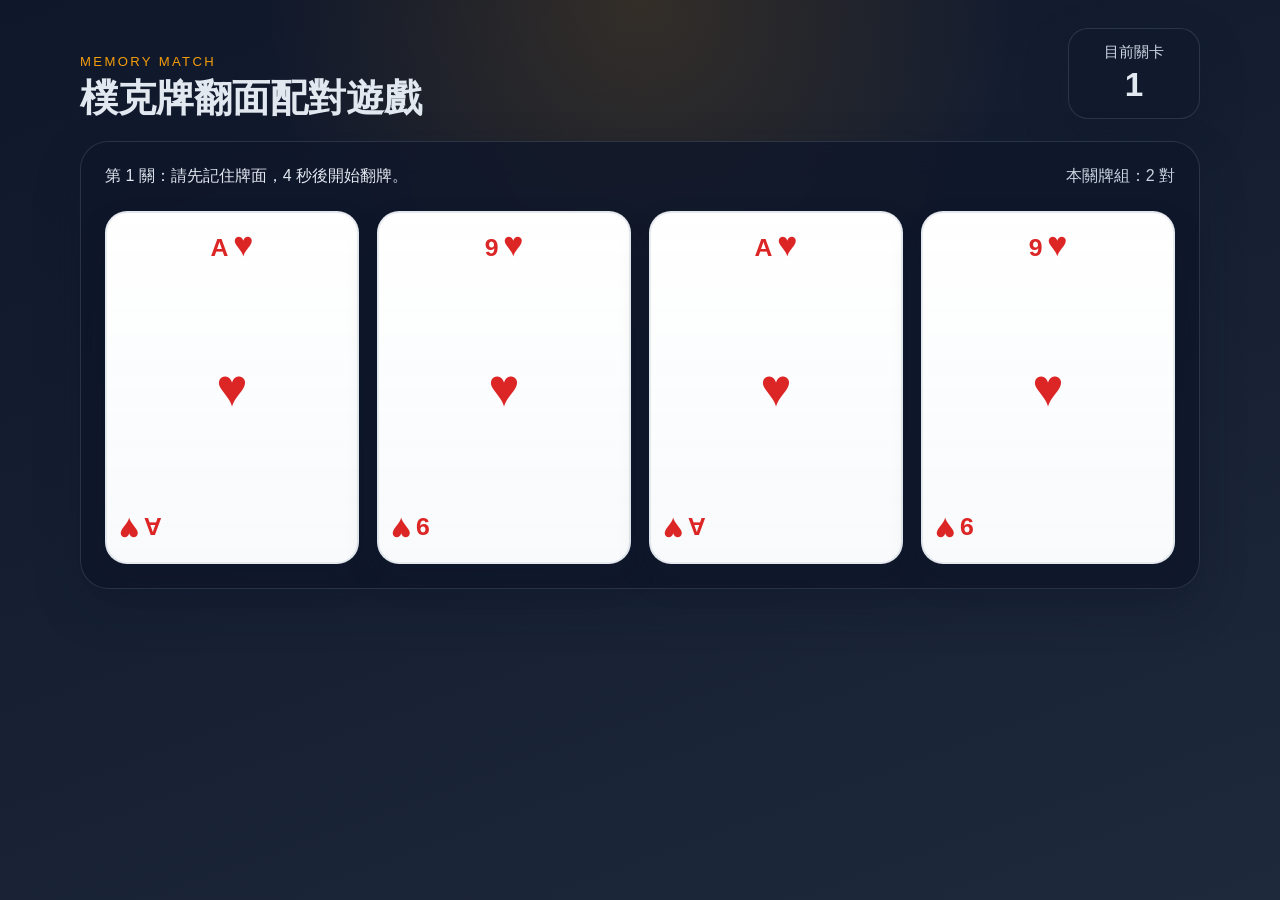
==== index.html @ eaede90b "Add files via upload" ====
<!doctype html>
<html lang="zh-Hant">
  <head>
    <meta charset="utf-8">
    <meta name="viewport" content="width=device-width, initial-scale=1">
    <title>樸克牌翻面配對遊戲</title>
    <link rel="stylesheet" href="styles.css">
  </head>
  <body>
    <main class="app-shell">
      <header class="topbar">
        <div>
          <p class="eyebrow">Memory Match</p>
          <h1>樸克牌翻面配對遊戲</h1>
        </div>
        <div class="level-badge" aria-label="目前關卡">
          <span>目前關卡</span>
          <strong id="level-number">1</strong>
        </div>
      </header>

      <section class="game-panel" aria-labelledby="status-text">
        <div class="hud">
          <p id="status-text" class="status-text" role="status" aria-live="polite">遊戲準備中...</p>
          <p class="pair-text">本關牌組：<span id="pair-count">2</span> 對</p>
        </div>

        <div id="board" class="board" aria-label="樸克牌配對區"></div>
      </section>
    </main>

    <div id="overlay" class="overlay hidden" aria-hidden="true">
      <section class="dialog" aria-modal="true" aria-labelledby="dialog-title">
        <h2 id="dialog-title">本關完成</h2>
        <p id="dialog-message">請選擇下一步。</p>
        <div class="dialog-actions">
          <button id="continue-btn" type="button">繼續遊戲</button>
          <button id="next-level-btn" class="primary" type="button">增加難度</button>
          <button id="end-btn" class="ghost" type="button">結束遊戲</button>
          <button id="restart-btn" class="hidden" type="button">重新開始</button>
        </div>
      </section>
    </div>

    <script src="script.js"></script>
  </body>
</html>
---- styles.css ----
:root {
  --bg-start: #0f172a;
  --bg-end: #1e293b;
  --panel: rgba(15, 23, 42, 0.78);
  --panel-border: rgba(148, 163, 184, 0.2);
  --text-main: #e2e8f0;
  --text-muted: #cbd5e1;
  --accent: #f59e0b;
  --accent-strong: #ea580c;
  --card-back-start: #2563eb;
  --card-back-end: #1d4ed8;
  --card-front: #fffdf8;
  --shadow: 0 18px 45px rgba(15, 23, 42, 0.32);
  --danger: #dc2626;
  --success: #22c55e;
}

* {
  box-sizing: border-box;
}

body {
  margin: 0;
  min-height: 100vh;
  font-family: "Segoe UI", "Noto Sans TC", sans-serif;
  color: var(--text-main);
  background:
    radial-gradient(circle at top, rgba(245, 158, 11, 0.15), transparent 34%),
    linear-gradient(160deg, var(--bg-start), var(--bg-end));
}

button {
  font: inherit;
}

.app-shell {
  width: min(1120px, calc(100% - 32px));
  margin: 0 auto;
  padding: 28px 0 40px;
}

.topbar {
  display: flex;
  align-items: end;
  justify-content: space-between;
  gap: 20px;
  margin-bottom: 22px;
}

.eyebrow {
  margin: 0 0 8px;
  color: var(--accent);
  font-size: 0.82rem;
  letter-spacing: 0.18em;
  text-transform: uppercase;
}

h1 {
  margin: 0;
  font-size: clamp(1.9rem, 3vw, 3rem);
  line-height: 1.1;
}

.level-badge {
  min-width: 132px;
  padding: 14px 18px;
  border: 1px solid var(--panel-border);
  border-radius: 20px;
  background: rgba(15, 23, 42, 0.55);
  box-shadow: var(--shadow);
  text-align: center;
}

.level-badge span {
  display: block;
  color: var(--text-muted);
  font-size: 0.92rem;
}

.level-badge strong {
  display: block;
  margin-top: 4px;
  font-size: clamp(1.6rem, 2.6vw, 2.2rem);
}

.game-panel {
  padding: 24px;
  border: 1px solid var(--panel-border);
  border-radius: 28px;
  background: var(--panel);
  box-shadow: var(--shadow);
  backdrop-filter: blur(16px);
}

.hud {
  display: flex;
  justify-content: space-between;
  align-items: center;
  gap: 16px;
  flex-wrap: wrap;
  margin-bottom: 24px;
}

.status-text,
.pair-text {
  margin: 0;
}

.status-text {
  font-size: 1rem;
  color: var(--text-main);
}

.pair-text {
  color: var(--text-muted);
}

.board {
  display: grid;
  grid-template-columns: repeat(auto-fit, minmax(clamp(84px, 18vw, 140px), 1fr));
  gap: clamp(12px, 2vw, 18px);
}

.card {
  position: relative;
  padding: 0;
  border: 0;
  background: transparent;
  aspect-ratio: 0.72 / 1;
  cursor: pointer;
  transition: transform 0.24s ease, opacity 0.24s ease;
  touch-action: manipulation;
}

.card:hover {
  transform: translateY(-4px);
}

.card:focus-visible {
  outline: 3px solid rgba(245, 158, 11, 0.9);
  outline-offset: 3px;
}

.card.locked {
  cursor: default;
}

.card.matched {
  opacity: 0;
  transform: scale(0.72);
  pointer-events: none;
}

.card-inner {
  position: absolute;
  inset: 0;
  transform-style: preserve-3d;
  transition: transform 0.56s ease;
}

.card.face-up .card-inner {
  transform: rotateY(180deg);
}

.card-face {
  position: absolute;
  inset: 0;
  display: flex;
  flex-direction: column;
  justify-content: space-between;
  border-radius: 22px;
  backface-visibility: hidden;
  overflow: hidden;
  box-shadow: 0 16px 28px rgba(15, 23, 42, 0.25);
}

.card-front {
  padding: 14px 12px;
  transform: rotateY(180deg);
  border: 2px solid rgba(148, 163, 184, 0.22);
  background:
    linear-gradient(180deg, rgba(255, 255, 255, 0.95), rgba(248, 250, 252, 1)),
    var(--card-front);
  color: #0f172a;
}

.card-front.red {
  color: var(--danger);
}

.card-back {
  align-items: center;
  justify-content: center;
  border: 2px solid rgba(255, 255, 255, 0.16);
  background:
    radial-gradient(circle at top left, rgba(255, 255, 255, 0.22), transparent 32%),
    repeating-linear-gradient(
      45deg,
      rgba(255, 255, 255, 0.14),
      rgba(255, 255, 255, 0.14) 10px,
      rgba(255, 255, 255, 0.04) 10px,
      rgba(255, 255, 255, 0.04) 20px
    ),
    linear-gradient(140deg, var(--card-back-start), var(--card-back-end));
  color: white;
}

.card-rank {
  font-size: clamp(1.15rem, 3vw, 1.55rem);
  font-weight: 700;
  line-height: 1;
}

.card-suit {
  font-size: clamp(1.7rem, 4vw, 2.15rem);
  line-height: 1;
}

.card-center {
  align-self: center;
  font-size: clamp(2.4rem, 7vw, 3.3rem);
}

.card-back-mark {
  font-size: clamp(2.4rem, 7vw, 3.3rem);
  opacity: 0.95;
}

.card-corner.bottom {
  transform: rotate(180deg);
  text-align: right;
}

.overlay {
  position: fixed;
  inset: 0;
  display: grid;
  place-items: center;
  padding: 20px;
  background: rgba(15, 23, 42, 0.62);
  backdrop-filter: blur(8px);
}

.overlay.hidden,
.hidden {
  display: none;
}

.dialog {
  width: min(480px, 100%);
  padding: 28px;
  border: 1px solid rgba(255, 255, 255, 0.14);
  border-radius: 28px;
  background: rgba(15, 23, 42, 0.96);
  box-shadow: var(--shadow);
}

.dialog h2 {
  margin: 0 0 10px;
  font-size: 1.8rem;
}

.dialog p {
  margin: 0 0 24px;
  color: var(--text-muted);
  line-height: 1.6;
}

.dialog-actions {
  display: grid;
  gap: 12px;
  grid-template-columns: repeat(auto-fit, minmax(140px, 1fr));
}

.dialog-actions button {
  min-height: 48px;
  padding: 0 16px;
  border: 0;
  border-radius: 14px;
  background: rgba(255, 255, 255, 0.08);
  color: var(--text-main);
  cursor: pointer;
  transition: transform 0.18s ease, background 0.18s ease;
}

.dialog-actions button:hover {
  transform: translateY(-1px);
  background: rgba(255, 255, 255, 0.14);
}

.dialog-actions .primary {
  background: linear-gradient(135deg, var(--accent), var(--accent-strong));
  color: #111827;
  font-weight: 700;
}

.dialog-actions .ghost {
  border: 1px solid rgba(255, 255, 255, 0.12);
  background: transparent;
}

@media (max-width: 768px) {
  .app-shell {
    width: min(100% - 20px, 100%);
    padding-top: 20px;
  }

  .topbar {
    align-items: stretch;
    flex-direction: column;
  }

  .level-badge {
    width: 100%;
  }

  .game-panel {
    padding: 18px;
    border-radius: 22px;
  }
}

@media (max-width: 480px) {
  .board {
    grid-template-columns: repeat(2, minmax(0, 1fr));
  }

  .dialog {
    padding: 22px;
  }

  .dialog-actions {
    grid-template-columns: 1fr;
  }
}
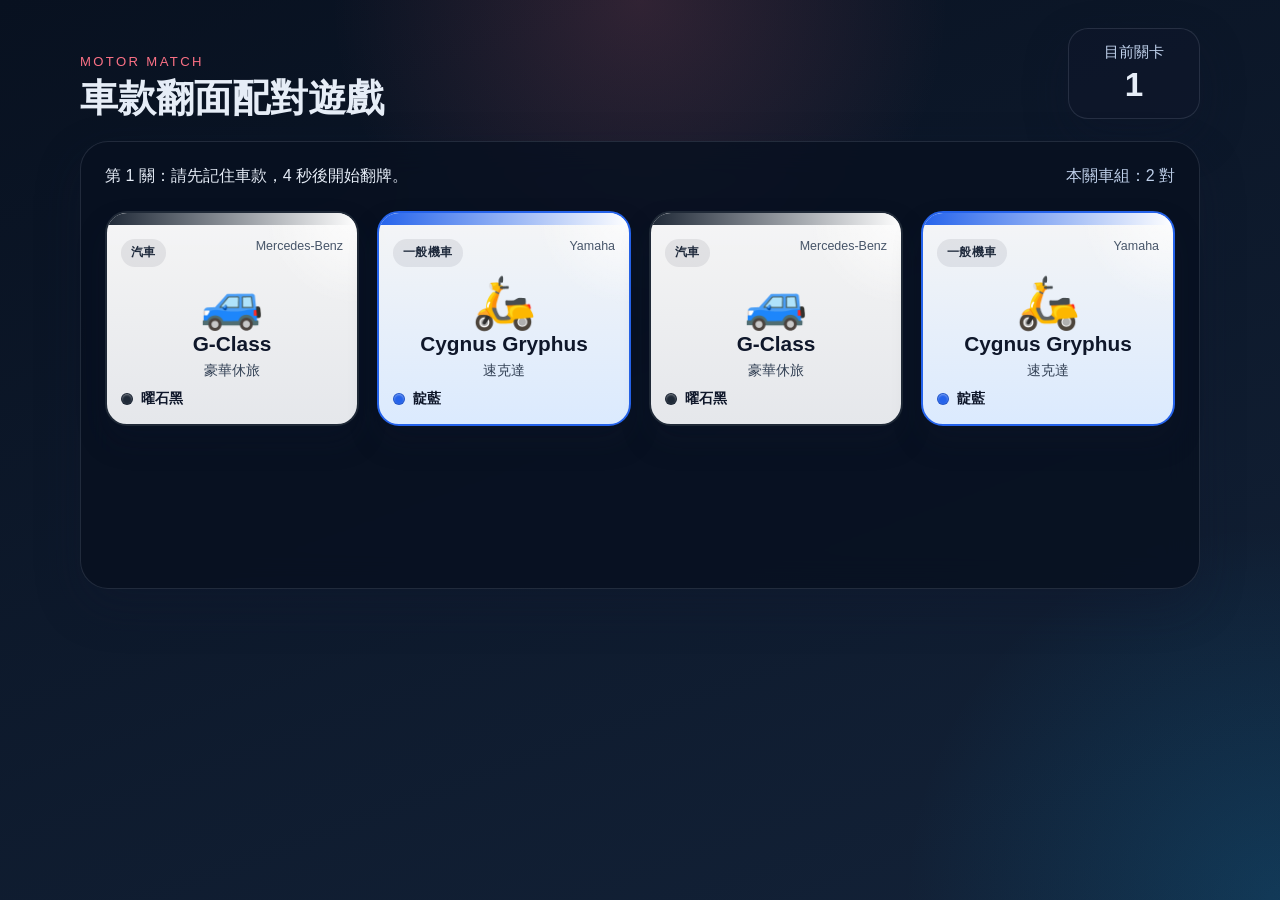
==== commit c93ad8f1: "Add motor-themed matching game and jump levels" ====
--- a/index.html
+++ b/index.html
@@ -3,15 +3,15 @@
   <head>
     <meta charset="utf-8">
     <meta name="viewport" content="width=device-width, initial-scale=1">
-    <title>樸克牌翻面配對遊戲</title>
+    <title>車款翻面配對遊戲</title>
     <link rel="stylesheet" href="styles.css">
   </head>
   <body>
     <main class="app-shell">
       <header class="topbar">
         <div>
-          <p class="eyebrow">Memory Match</p>
-          <h1>樸克牌翻面配對遊戲</h1>
+          <p class="eyebrow">Motor Match</p>
+          <h1>車款翻面配對遊戲</h1>
         </div>
         <div class="level-badge" aria-label="目前關卡">
           <span>目前關卡</span>
@@ -22,10 +22,10 @@
       <section class="game-panel" aria-labelledby="status-text">
         <div class="hud">
           <p id="status-text" class="status-text" role="status" aria-live="polite">遊戲準備中...</p>
-          <p class="pair-text">本關牌組：<span id="pair-count">2</span> 對</p>
+          <p class="pair-text">本關車組：<span id="pair-count">2</span> 對</p>
         </div>
 
-        <div id="board" class="board" aria-label="樸克牌配對區"></div>
+        <div id="board" class="board" aria-label="車款配對區"></div>
       </section>
     </main>
 
@@ -39,6 +39,10 @@
           <button id="end-btn" class="ghost" type="button">結束遊戲</button>
           <button id="restart-btn" class="hidden" type="button">重新開始</button>
         </div>
+        <section id="jump-panel" class="jump-panel hidden" aria-labelledby="jump-title">
+          <p id="jump-title" class="jump-title">快速跳關</p>
+          <div id="jump-buttons" class="jump-buttons"></div>
+        </section>
       </section>
     </div>
 
--- a/styles.css
+++ b/styles.css
@@ -1,15 +1,14 @@
 :root {
-  --bg-start: #0f172a;
-  --bg-end: #1e293b;
-  --panel: rgba(15, 23, 42, 0.78);
-  --panel-border: rgba(148, 163, 184, 0.2);
-  --text-main: #e2e8f0;
-  --text-muted: #cbd5e1;
-  --accent: #f59e0b;
-  --accent-strong: #ea580c;
-  --card-back-start: #2563eb;
-  --card-back-end: #1d4ed8;
-  --card-front: #fffdf8;
+  --bg-start: #081120;
+  --bg-end: #132238;
+  --panel: rgba(8, 17, 32, 0.82);
+  --panel-border: rgba(148, 163, 184, 0.18);
+  --text-main: #e6edf7;
+  --text-muted: #bfd0ea;
+  --accent: #fb7185;
+  --accent-strong: #f97316;
+  --card-back-start: #0f172a;
+  --card-back-end: #1e3a5f;
   --shadow: 0 18px 45px rgba(15, 23, 42, 0.32);
   --danger: #dc2626;
   --success: #22c55e;
@@ -22,10 +21,11 @@
 body {
   margin: 0;
   min-height: 100vh;
-  font-family: "Segoe UI", "Noto Sans TC", sans-serif;
+  font-family: "Trebuchet MS", "Noto Sans TC", sans-serif;
   color: var(--text-main);
   background:
-    radial-gradient(circle at top, rgba(245, 158, 11, 0.15), transparent 34%),
+    radial-gradient(circle at top, rgba(251, 113, 133, 0.16), transparent 28%),
+    radial-gradient(circle at bottom right, rgba(14, 165, 233, 0.18), transparent 24%),
     linear-gradient(160deg, var(--bg-start), var(--bg-end));
 }
 
@@ -134,6 +134,10 @@
 
 .card:hover {
   transform: translateY(-4px);
+}
+
+.card:disabled {
+  cursor: default;
 }
 
 .card:focus-visible {
@@ -175,17 +179,14 @@
 }
 
 .card-front {
-  padding: 14px 12px;
+  position: relative;
+  padding: 14px 14px 16px;
   transform: rotateY(180deg);
-  border: 2px solid rgba(148, 163, 184, 0.22);
+  border: 2px solid var(--vehicle-accent, rgba(148, 163, 184, 0.4));
   background:
-    linear-gradient(180deg, rgba(255, 255, 255, 0.95), rgba(248, 250, 252, 1)),
-    var(--card-front);
+    radial-gradient(circle at top right, rgba(255, 255, 255, 0.78), transparent 28%),
+    linear-gradient(180deg, rgba(255, 255, 255, 0.96), var(--vehicle-tint, #eff6ff));
   color: #0f172a;
-}
-
-.card-front.red {
-  color: var(--danger);
 }
 
 .card-back {
@@ -193,7 +194,8 @@
   justify-content: center;
   border: 2px solid rgba(255, 255, 255, 0.16);
   background:
-    radial-gradient(circle at top left, rgba(255, 255, 255, 0.22), transparent 32%),
+    radial-gradient(circle at top left, rgba(255, 255, 255, 0.2), transparent 32%),
+    linear-gradient(90deg, transparent 0 46%, rgba(251, 191, 36, 0.2) 46% 54%, transparent 54% 100%),
     repeating-linear-gradient(
       45deg,
       rgba(255, 255, 255, 0.14),
@@ -205,30 +207,91 @@
   color: white;
 }
 
-.card-rank {
-  font-size: clamp(1.15rem, 3vw, 1.55rem);
-  font-weight: 700;
-  line-height: 1;
-}
-
-.card-suit {
-  font-size: clamp(1.7rem, 4vw, 2.15rem);
-  line-height: 1;
-}
-
-.card-center {
-  align-self: center;
-  font-size: clamp(2.4rem, 7vw, 3.3rem);
-}
-
 .card-back-mark {
   font-size: clamp(2.4rem, 7vw, 3.3rem);
   opacity: 0.95;
 }
 
-.card-corner.bottom {
-  transform: rotate(180deg);
+.card-back-text {
+  margin-top: 10px;
+  font-size: 0.88rem;
+  letter-spacing: 0.18em;
+  text-transform: uppercase;
+}
+
+.vehicle-band {
+  position: absolute;
+  top: 0;
+  left: 0;
+  right: 0;
+  height: 12px;
+  background: linear-gradient(90deg, var(--vehicle-accent, #38bdf8), rgba(255, 255, 255, 0.92));
+}
+
+.vehicle-top {
+  display: flex;
+  justify-content: space-between;
+  gap: 10px;
+  align-items: start;
+  margin-top: 12px;
+}
+
+.vehicle-tag {
+  display: inline-flex;
+  align-items: center;
+  min-height: 28px;
+  padding: 0 10px;
+  border-radius: 999px;
+  background: rgba(15, 23, 42, 0.08);
+  color: #1e293b;
+  font-size: 0.74rem;
+  font-weight: 700;
+  letter-spacing: 0.04em;
+}
+
+.vehicle-brand {
+  font-size: 0.78rem;
+  color: #475569;
   text-align: right;
+}
+
+.vehicle-emoji {
+  margin: 10px 0 4px;
+  align-self: center;
+  font-size: clamp(2.3rem, 7vw, 3.2rem);
+  line-height: 1;
+}
+
+.vehicle-model {
+  font-size: clamp(1rem, 3.2vw, 1.3rem);
+  font-weight: 800;
+  line-height: 1.15;
+}
+
+.vehicle-meta {
+  margin-top: 6px;
+  font-size: 0.86rem;
+  color: #334155;
+}
+
+.vehicle-color {
+  display: flex;
+  align-items: center;
+  gap: 8px;
+  margin-top: auto;
+  padding-top: 10px;
+  color: #0f172a;
+  font-size: 0.85rem;
+  font-weight: 600;
+}
+
+.vehicle-color-dot {
+  width: 12px;
+  height: 12px;
+  border-radius: 999px;
+  border: 1px solid rgba(15, 23, 42, 0.16);
+  background: var(--vehicle-accent, #38bdf8);
+  box-shadow: inset 0 1px 2px rgba(255, 255, 255, 0.4);
 }
 
 .overlay {
@@ -299,6 +362,35 @@
   background: transparent;
 }
 
+.jump-panel {
+  margin-top: 22px;
+  padding-top: 18px;
+  border-top: 1px solid rgba(255, 255, 255, 0.1);
+}
+
+.jump-title {
+  margin: 0 0 12px;
+  color: var(--text-main);
+  font-size: 0.95rem;
+  font-weight: 700;
+}
+
+.jump-buttons {
+  display: grid;
+  gap: 10px;
+  grid-template-columns: repeat(auto-fit, minmax(110px, 1fr));
+}
+
+.jump-buttons button {
+  min-height: 44px;
+  padding: 0 14px;
+  border: 1px solid rgba(56, 189, 248, 0.22);
+  border-radius: 12px;
+  background: rgba(56, 189, 248, 0.1);
+  color: var(--text-main);
+  cursor: pointer;
+}
+
 @media (max-width: 768px) {
   .app-shell {
     width: min(100% - 20px, 100%);
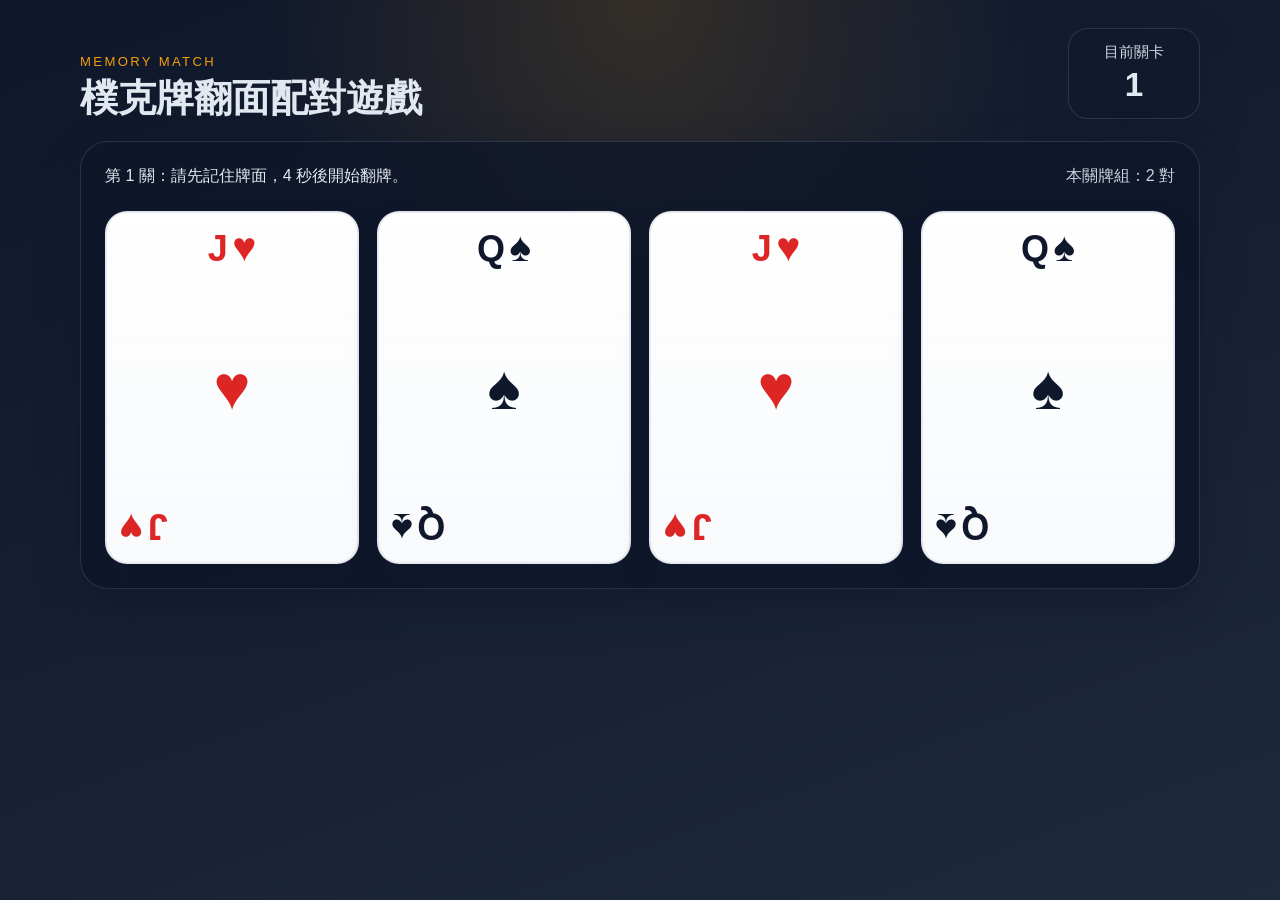
==== commit 40318472: "Enhance poker match gameplay and add changelog" ====
--- a/index.html
+++ b/index.html
@@ -3,15 +3,15 @@
   <head>
     <meta charset="utf-8">
     <meta name="viewport" content="width=device-width, initial-scale=1">
-    <title>車款翻面配對遊戲</title>
+    <title>樸克牌翻面配對遊戲</title>
     <link rel="stylesheet" href="styles.css">
   </head>
   <body>
     <main class="app-shell">
       <header class="topbar">
         <div>
-          <p class="eyebrow">Motor Match</p>
-          <h1>車款翻面配對遊戲</h1>
+          <p class="eyebrow">Memory Match</p>
+          <h1>樸克牌翻面配對遊戲</h1>
         </div>
         <div class="level-badge" aria-label="目前關卡">
           <span>目前關卡</span>
@@ -22,10 +22,12 @@
       <section class="game-panel" aria-labelledby="status-text">
         <div class="hud">
           <p id="status-text" class="status-text" role="status" aria-live="polite">遊戲準備中...</p>
-          <p class="pair-text">本關車組：<span id="pair-count">2</span> 對</p>
+          <p class="pair-text">本關牌組：<span id="pair-count">2</span> 對</p>
         </div>
 
-        <div id="board" class="board" aria-label="車款配對區"></div>
+        <div id="board-stage" class="board-stage">
+          <div id="board" class="board" aria-label="樸克牌配對區"></div>
+        </div>
       </section>
     </main>
 
--- a/styles.css
+++ b/styles.css
@@ -1,14 +1,15 @@
 :root {
-  --bg-start: #081120;
-  --bg-end: #132238;
-  --panel: rgba(8, 17, 32, 0.82);
-  --panel-border: rgba(148, 163, 184, 0.18);
-  --text-main: #e6edf7;
-  --text-muted: #bfd0ea;
-  --accent: #fb7185;
-  --accent-strong: #f97316;
-  --card-back-start: #0f172a;
-  --card-back-end: #1e3a5f;
+  --bg-start: #0f172a;
+  --bg-end: #1e293b;
+  --panel: rgba(15, 23, 42, 0.78);
+  --panel-border: rgba(148, 163, 184, 0.2);
+  --text-main: #e2e8f0;
+  --text-muted: #cbd5e1;
+  --accent: #f59e0b;
+  --accent-strong: #ea580c;
+  --card-back-start: #2563eb;
+  --card-back-end: #1d4ed8;
+  --card-front: #fffdf8;
   --shadow: 0 18px 45px rgba(15, 23, 42, 0.32);
   --danger: #dc2626;
   --success: #22c55e;
@@ -21,11 +22,11 @@
 body {
   margin: 0;
   min-height: 100vh;
-  font-family: "Trebuchet MS", "Noto Sans TC", sans-serif;
-  color: var(--text-main);
+  font-family: "Segoe UI", "Noto Sans TC", sans-serif;
+  color: var(--text-main);
+  overflow-x: hidden;
   background:
-    radial-gradient(circle at top, rgba(251, 113, 133, 0.16), transparent 28%),
-    radial-gradient(circle at bottom right, rgba(14, 165, 233, 0.18), transparent 24%),
+    radial-gradient(circle at top, rgba(245, 158, 11, 0.15), transparent 34%),
     linear-gradient(160deg, var(--bg-start), var(--bg-end));
 }
 
@@ -84,6 +85,8 @@
 }
 
 .game-panel {
+  display: flex;
+  flex-direction: column;
   padding: 24px;
   border: 1px solid var(--panel-border);
   border-radius: 28px;
@@ -115,10 +118,16 @@
   color: var(--text-muted);
 }
 
+.board-stage {
+  position: relative;
+  width: 100%;
+}
+
 .board {
   display: grid;
   grid-template-columns: repeat(auto-fit, minmax(clamp(84px, 18vw, 140px), 1fr));
-  gap: clamp(12px, 2vw, 18px);
+  gap: var(--board-gap, clamp(12px, 2vw, 18px));
+  transform-origin: top center;
 }
 
 .card {
@@ -134,10 +143,6 @@
 
 .card:hover {
   transform: translateY(-4px);
-}
-
-.card:disabled {
-  cursor: default;
 }
 
 .card:focus-visible {
@@ -179,14 +184,17 @@
 }
 
 .card-front {
-  position: relative;
-  padding: 14px 14px 16px;
+  padding: 14px 12px;
   transform: rotateY(180deg);
-  border: 2px solid var(--vehicle-accent, rgba(148, 163, 184, 0.4));
+  border: 2px solid rgba(148, 163, 184, 0.22);
   background:
-    radial-gradient(circle at top right, rgba(255, 255, 255, 0.78), transparent 28%),
-    linear-gradient(180deg, rgba(255, 255, 255, 0.96), var(--vehicle-tint, #eff6ff));
+    linear-gradient(180deg, rgba(255, 255, 255, 0.95), rgba(248, 250, 252, 1)),
+    var(--card-front);
   color: #0f172a;
+}
+
+.card-front.red {
+  color: var(--danger);
 }
 
 .card-back {
@@ -194,8 +202,7 @@
   justify-content: center;
   border: 2px solid rgba(255, 255, 255, 0.16);
   background:
-    radial-gradient(circle at top left, rgba(255, 255, 255, 0.2), transparent 32%),
-    linear-gradient(90deg, transparent 0 46%, rgba(251, 191, 36, 0.2) 46% 54%, transparent 54% 100%),
+    radial-gradient(circle at top left, rgba(255, 255, 255, 0.22), transparent 32%),
     repeating-linear-gradient(
       45deg,
       rgba(255, 255, 255, 0.14),
@@ -207,91 +214,30 @@
   color: white;
 }
 
+.card-rank {
+  font-size: clamp(1.75rem, 4.5vw, 2.25rem);
+  font-weight: 700;
+  line-height: 1;
+}
+
+.card-suit {
+  font-size: clamp(2rem, 4.8vw, 2.55rem);
+  line-height: 1;
+}
+
+.card-center {
+  align-self: center;
+  font-size: clamp(2.85rem, 7.8vw, 3.9rem);
+}
+
 .card-back-mark {
   font-size: clamp(2.4rem, 7vw, 3.3rem);
   opacity: 0.95;
 }
 
-.card-back-text {
-  margin-top: 10px;
-  font-size: 0.88rem;
-  letter-spacing: 0.18em;
-  text-transform: uppercase;
-}
-
-.vehicle-band {
-  position: absolute;
-  top: 0;
-  left: 0;
-  right: 0;
-  height: 12px;
-  background: linear-gradient(90deg, var(--vehicle-accent, #38bdf8), rgba(255, 255, 255, 0.92));
-}
-
-.vehicle-top {
-  display: flex;
-  justify-content: space-between;
-  gap: 10px;
-  align-items: start;
-  margin-top: 12px;
-}
-
-.vehicle-tag {
-  display: inline-flex;
-  align-items: center;
-  min-height: 28px;
-  padding: 0 10px;
-  border-radius: 999px;
-  background: rgba(15, 23, 42, 0.08);
-  color: #1e293b;
-  font-size: 0.74rem;
-  font-weight: 700;
-  letter-spacing: 0.04em;
-}
-
-.vehicle-brand {
-  font-size: 0.78rem;
-  color: #475569;
+.card-corner.bottom {
+  transform: rotate(180deg);
   text-align: right;
-}
-
-.vehicle-emoji {
-  margin: 10px 0 4px;
-  align-self: center;
-  font-size: clamp(2.3rem, 7vw, 3.2rem);
-  line-height: 1;
-}
-
-.vehicle-model {
-  font-size: clamp(1rem, 3.2vw, 1.3rem);
-  font-weight: 800;
-  line-height: 1.15;
-}
-
-.vehicle-meta {
-  margin-top: 6px;
-  font-size: 0.86rem;
-  color: #334155;
-}
-
-.vehicle-color {
-  display: flex;
-  align-items: center;
-  gap: 8px;
-  margin-top: auto;
-  padding-top: 10px;
-  color: #0f172a;
-  font-size: 0.85rem;
-  font-weight: 600;
-}
-
-.vehicle-color-dot {
-  width: 12px;
-  height: 12px;
-  border-radius: 999px;
-  border: 1px solid rgba(15, 23, 42, 0.16);
-  background: var(--vehicle-accent, #38bdf8);
-  box-shadow: inset 0 1px 2px rgba(255, 255, 255, 0.4);
 }
 
 .overlay {
@@ -384,9 +330,9 @@
 .jump-buttons button {
   min-height: 44px;
   padding: 0 14px;
-  border: 1px solid rgba(56, 189, 248, 0.22);
+  border: 1px solid rgba(96, 165, 250, 0.2);
   border-radius: 12px;
-  background: rgba(56, 189, 248, 0.1);
+  background: rgba(59, 130, 246, 0.12);
   color: var(--text-main);
   cursor: pointer;
 }
@@ -395,6 +341,7 @@
   .app-shell {
     width: min(100% - 20px, 100%);
     padding-top: 20px;
+    padding-bottom: 20px;
   }
 
   .topbar {
@@ -410,11 +357,15 @@
     padding: 18px;
     border-radius: 22px;
   }
+
+  .hud {
+    margin-bottom: 14px;
+  }
 }
 
 @media (max-width: 480px) {
   .board {
-    grid-template-columns: repeat(2, minmax(0, 1fr));
+    gap: var(--board-gap, 8px);
   }
 
   .dialog {
@@ -424,4 +375,8 @@
   .dialog-actions {
     grid-template-columns: 1fr;
   }
-}
+
+  .card {
+    aspect-ratio: 0.7 / 1;
+  }
+}
